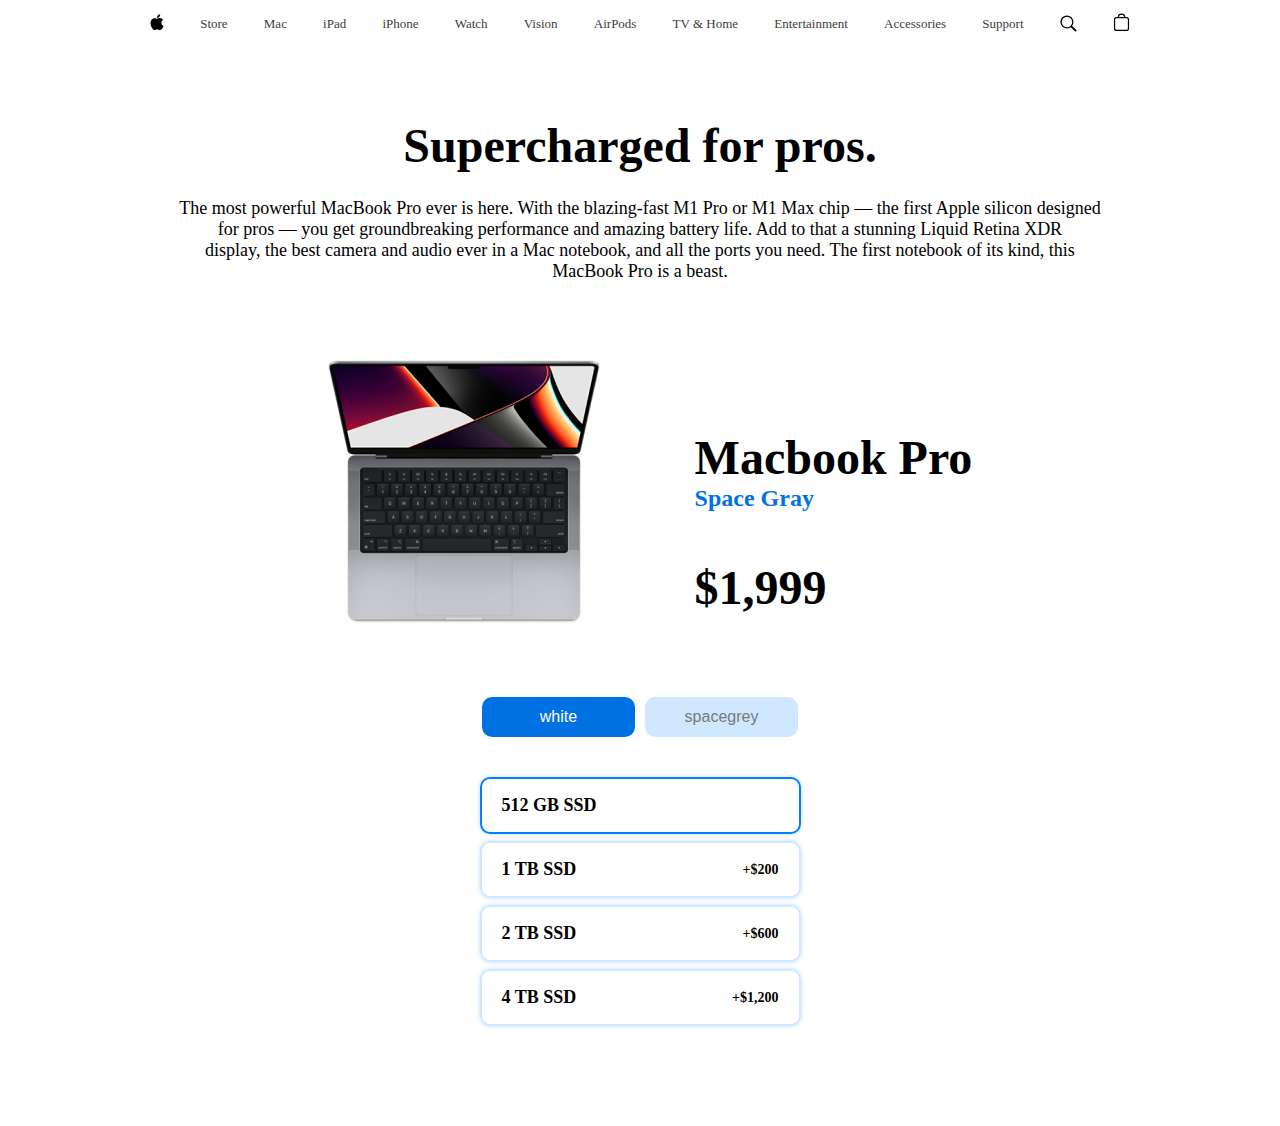
==== mac.html @ 1609c660 "updt - mac" ====
<!DOCTYPE html>
<html lang="en">
<head>
    <meta charset="UTF-8">
    <meta name="viewport" content="width=device-width, initial-scale=1.0">
    <title>Document</title>
    <link rel="stylesheet" href="./style.css">
</head>
<body>
    <header class="header">
    <nav>
            <a href="#"><img src="./img/apple-logo.svg" alt=""></a>
            <a href="#">Store</a>
            <a href="#">Mac</a>
            <a href="#">iPad</a>
            <a href="./index.html">iPhone</a>
            <a href="#">Watch</a>
            <a href="#">Vision</a>
            <a href="#">AirPods</a>
            <a href="#">TV & Home</a>
            <a href="#">Entertainment</a>
            <a href="#">Accessories</a>
            <a href="#">Support</a>
            <a href="#"><img src="./img/search-pic.svg" alt=""></a>
            <a href="#"><img src="./img/korzina.svg" alt=""></a>
        </nav>
    </header>
    <section class="MacBooks">
        <div class="wrapper">
            <h1 class="main-h1">Supercharged for pros.</h1>

            <p class="descript">The most powerful MacBook Pro ever is here. With the blazing-fast M1 Pro or M1 Max chip
                — the first Apple silicon designed <br> for pros — you get groundbreaking performance and amazing battery
                life. Add to that a stunning Liquid Retina XDR <br> display, the best camera and audio ever in a Mac
                notebook, and all the ports you need. The first notebook of its kind, this <br> MacBook Pro is a beast.</p>

            <div class="mac">
                <div class="mac-photo">
                </div>

                <div class="mac-item">
                    <h1>Macbook Pro</h1>
                    <h3 class="color-name">Space Gray</h3>
                    <h2 class="price">$1,999</h2>
                </div>
            </div>

            <div class="btns">
                <button id="white-mac">white</button>
                <button class="active-btn" id="grey-mac">spacegrey</button>
            </div>

            <div class="memory">
                <div class="memory-item active-mem">
                    <h1>512 GB SSD</h1>
                </div>
                <div class="memory-item">
                    <h1>1 TB SSD</h1>
                    <h3>+$200</h3>
                </div>
                <div class="memory-item">
                    <h1>2 TB SSD</h1>
                    <h3>+$600</h3>
                </div>
                <div class="memory-item">
                    <h1>4 TB SSD</h1>
                    <h3>+$1,200</h3>
                </div>
            </div>

        </div>
    </section>


      <script src="./mac.js"></script>
</body>
</html>
---- style.css ----
.unvisible {
  display: none;
}

* {
  padding: 0;
  margin: 0;
  box-sizing: border-box;
}

img {
  max-width: 100%;
}

.header {
  margin: 0 auto;
  width: 980px;
}
.header nav {
  display: flex;
  justify-content: space-between;
  align-items: center;
}
.header nav a {
  -webkit-text-decoration: 0;
          text-decoration: 0;
  font-family: SF Pro Display;
  color: rgb(60, 60, 61);
  font-weight: 400;
  font-size: 13px;
  display: flex;
  align-items: center;
}
.header .bottom-head {
  background-color: rgb(245, 245, 247);
  display: flex;
  align-items: center;
  justify-content: center;
  gap: 20px;
  margin-top: 10px;
  border-radius: 6px;
  height: 70px;
}
.header .bottom-head .head-item {
  display: flex;
  align-items: center;
  justify-content: center;
}
.header .bottom-head .head-item h3 {
  font-family: SF Pro Display;
  font-weight: 500;
  font-size: 15px;
}
.header .bottom-head .head-item img {
  transform: scale(0.5);
}
.header .bottom-head .head-item p {
  font-family: SF Pro Display;
  font-weight: lighter;
  font-size: 13px;
}
.header .bottom-head .head-item a {
  -webkit-text-decoration: 0;
          text-decoration: 0;
  font-family: SF Pro Display;
  color: rgb(74, 145, 217);
  font-weight: lighter;
}
.header .bottom-head .head-item a:hover {
  text-decoration: underline;
}
.header .bottom-head .head-item:nth-child(1) {
  display: block;
}

.container {
  width: 100%;
  padding: 0 100px;
}

main {
  margin-top: 50px;
}
main .new {
  display: flex;
  justify-content: space-between;
  padding-bottom: 70px;
}
main .new .new_itm:nth-child(1) h5 {
  font-family: SF Pro Display;
  color: rgb(205, 72, 0);
  font-weight: lighter;
  font-size: 20px;
}
main .new .new_itm:nth-child(1) h1 {
  font-family: SF Pro Display;
  font-size: 47px;
  padding-bottom: 20px;
  font-weight: 600;
}
main .new .new_itm:nth-child(1) p {
  font-family: SF Pro Display;
  font-weight: lighter;
  font-size: 15px;
}
main .new .new_itm:nth-child(2) button {
  cursor: pointer;
  border: 0;
  background-color: rgb(245, 245, 247);
  border-radius: 22px;
  padding-block: 13px;
  font-family: SF Pro Display;
  font-weight: lighter;
  font-size: 13px;
}
main .new .new_itm:nth-child(2) .up-btn {
  padding-inline: 20px;
  margin-bottom: 14px;
  margin-left: 30px;
}
main .new .new_itm:nth-child(2) .down-btn {
  padding-inline: 20px;
}

.iphones {
  display: flex;
}
.iphones .sidebar {
  margin-left: 70px;
  margin-top: 70px;
  width: 880px;
}
.iphones .sidebar h1 {
  font-family: SF Pro Display;
  font-size: 24px;
  padding-bottom: 35px;
}
.iphones .sidebar h1 span {
  color: rgb(134, 134, 139);
}
.iphones .sidebar .model-box {
  display: flex;
  flex-direction: column;
  gap: 10px;
  padding-bottom: 70px;
}
.iphones .sidebar .model-box .model {
  cursor: pointer;
  padding: 20px 15px;
  border: 1px solid rgb(143, 143, 148);
  border-radius: 10px;
  display: flex;
  justify-content: space-between;
  align-items: center;
}
.iphones .sidebar .model-box .model h2 {
  font-family: SF Pro Display;
  font-weight: 500;
  font-size: 19px;
}
.iphones .sidebar .model-box .model h5 {
  font-family: SF Pro Display;
  font-weight: lighter;
  color: rgb(143, 143, 148);
}
.iphones .sidebar .model-box .model p {
  font-family: SF Pro Display;
  font-weight: lighter;
  font-size: 12px;
  color: rgb(143, 143, 148);
}
.iphones .sidebar .model-box .model:nth-child(3) {
  background-color: rgb(245, 245, 247);
  border: 0;
  display: block;
  padding-block: 17px;
  margin-top: 12px;
}
.iphones .sidebar .model-box .model:nth-child(3) h3 {
  font-family: SF Pro Display;
  font-weight: 600;
  font-size: 16px;
}
.iphones .sidebar .model-box .model:nth-child(3) p {
  font-family: SF Pro Display;
  font-weight: lighter;
  font-size: 15px;
  color: black;
}
.iphones .sidebar .model-box .model:nth-child(1) {
  border: 2px solid rgb(0, 113, 227);
}
.iphones .sidebar .color {
  font-family: SF Pro Display;
  color: black;
  font-size: 20px;
  font-weight: 500;
  padding-bottom: 20px;
}
.iphones .sidebar .colours {
  display: flex;
  gap: 10px;
  padding-bottom: 175px;
}
.iphones .sidebar .colours .color-box {
  border: 1px solid rgba(143, 143, 148, 0);
  padding: 5px;
  border-radius: 50%;
  cursor: pointer;
}
.iphones .sidebar .colours .color-box:hover {
  border: 1px solid rgba(143, 143, 148, 0.6);
}
.iphones .sidebar .colours .color-item {
  width: 30px;
  height: 30px;
  border-radius: 50%;
}
.iphones .sidebar .colours #blue {
  background-color: rgb(9, 138, 202);
}
.iphones .sidebar .colours #pink {
  background-color: rgb(237, 105, 224);
}
.iphones .sidebar .colours #yellow {
  background-color: rgb(158, 182, 25);
}
.iphones .sidebar .colours #green {
  background-color: rgb(0, 223, 15);
}
.iphones .sidebar .colours #black {
  background-color: rgb(73, 74, 76);
}
.iphones .storage-box {
  display: flex;
  flex-direction: column;
  gap: 10px;
  padding-bottom: 70px;
}
.iphones .storage-box .storage {
  cursor: pointer;
  padding: 20px 15px;
  border: 1px solid rgb(143, 143, 148);
  border-radius: 10px;
  display: flex;
  justify-content: space-between;
  align-items: center;
}
.iphones .storage-box .storage h2 {
  font-family: SF Pro Display;
  font-weight: 500;
  font-size: 19px;
}
.iphones .storage-box .storage h5 {
  font-family: SF Pro Display;
  font-weight: lighter;
  color: rgb(143, 143, 148);
}
.iphones .storage-box .storage p {
  font-family: SF Pro Display;
  font-weight: lighter;
  font-size: 12px;
  color: rgb(143, 143, 148);
}
.iphones .storage-box .ad {
  cursor: pointer;
  background-color: rgb(245, 245, 247);
  border: 0;
  display: block;
  margin-top: 12px;
  border-radius: 15px;
  display: flex;
}
.iphones .storage-box .ad .azamat {
  width: 200px;
  -o-object-fit: cover;
     object-fit: cover;
  border-top-left-radius: 15px;
  border-bottom-left-radius: 15px;
  display: flex;
}
.iphones .storage-box .ad h3 {
  font-family: SF Pro Display;
  font-weight: 500;
  font-size: 14px;
  padding-top: 17px;
  padding-left: 15px;
}
.iphones .storage-box .ad p {
  font-family: SF Pro Display;
  font-weight: lighter;
  font-size: 14px;
  color: black;
  padding-left: 15px;
  padding-top: 5px;
}

.phones .phone-itm {
  border-radius: 20px;
  transform: scaleY(0.95);
  position: sticky;
  top: 130px;
}

.wrapper {
  width: 1200px;
  margin: 0 auto;
  font-family: SF Pro Display;
}
.wrapper .main-h1 {
  padding-top: 70px;
  text-align: center;
  padding-bottom: 25px;
  color: #000;
  text-align: center;
  font-size: 48px;
  font-style: normal;
  font-weight: 700;
}
.wrapper .descript {
  width: 1008px;
  margin: 0 auto;
  text-align: center;
  color: #000;
  text-align: center;
  font-size: 18px;
  font-style: normal;
  font-weight: 500;
  line-height: normal;
  padding-bottom: 65px;
}

.mac {
  display: flex;
  justify-content: center;
  align-items: center;
  gap: 75px;
}
.mac .mac-photo {
  width: 312px;
  height: 290px;
  background-image: url(../img/mac-gray.png);
  background-repeat: no-repeat;
  background-position: center;
  background-size: cover;
  margin-bottom: 60px;
  transition: 0.7s ease;
}
.mac .mac-item:last-child h1 {
  color: #000;
  text-align: center;
  font-size: 48px;
  font-style: normal;
  font-weight: 700;
  line-height: normal;
}
.mac .mac-item:last-child h3 {
  color: #0071E3;
  font-size: 24px;
  font-style: normal;
  font-weight: 700;
  line-height: normal;
  padding-bottom: 48px;
}
.mac .mac-item:last-child h2 {
  color: #000;
  font-size: 48px;
  font-style: normal;
  font-weight: 700;
  line-height: normal;
}

.btns {
  display: flex;
  gap: 10px;
  justify-content: center;
}
.btns button {
  cursor: pointer;
  width: 153px;
  height: 40px;
  border: 2px solid #0071E3;
  border-radius: 10px;
  background: #0071E3;
  color: #FFF;
  text-align: center;
  font-size: 16px;
  font-style: normal;
  font-weight: 500;
  line-height: normal;
  transition: 0.2s ease;
}
.btns .active-btn {
  border: 0;
  background: #CFE7FF;
  color: #797979;
  text-align: center;
  font-size: 16px;
  font-style: normal;
  font-weight: 500;
  line-height: normal;
}

.memory {
  margin-top: 40px;
  display: flex;
  gap: 7px;
  flex-direction: column;
  margin-bottom: 100px;
}

.memory-item {
  cursor: pointer;
  padding: 18px 20px;
  display: flex;
  align-items: center;
  justify-content: space-between;
  border-radius: 10px;
  width: 321px;
  height: 57px;
  border: 2px solid #CFE7FF;
  margin: 0 auto;
  box-shadow: 0 0 4px rgba(0, 128, 255, 0.2745098039);
  transition: 0.2 ease;
}
.memory-item h1 {
  color: #000;
  font-size: 18px;
  font-style: normal;
  font-weight: 600;
  line-height: normal;
}
.memory-item h3 {
  color: #000;
  font-size: 14px;
  font-style: normal;
  font-weight: 600;
  line-height: normal;
}

.active-mem {
  border: 2px solid #007FFF;
  box-shadow: 0 0 4px rgba(0, 128, 255, 0.2745098039);
}
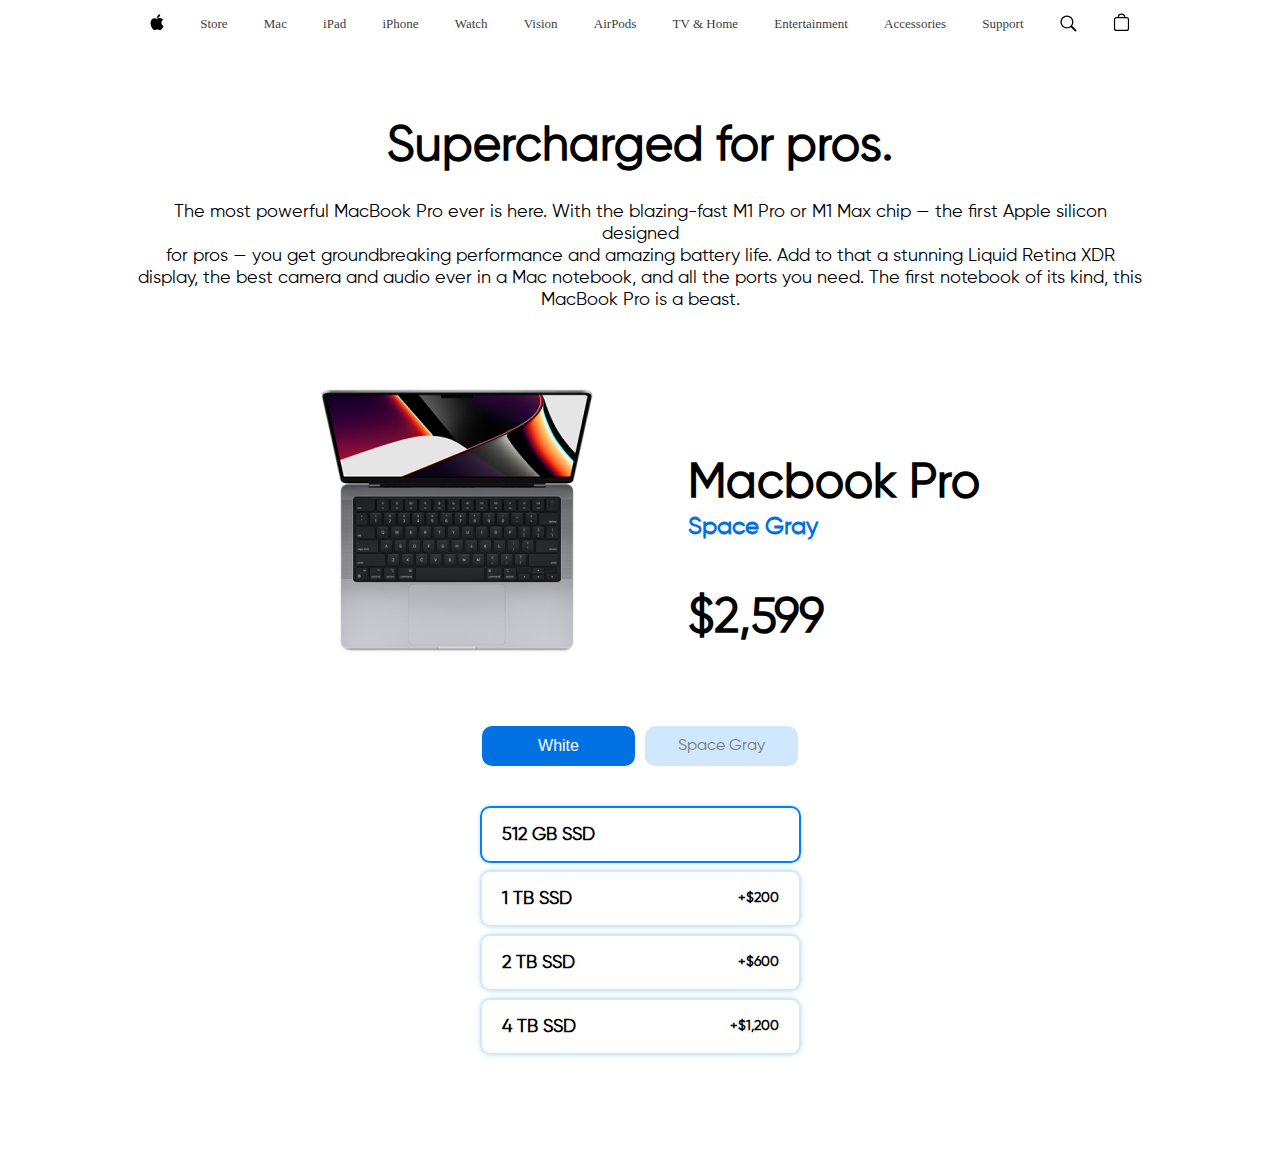
==== commit 24ad1ad1: "v1.2" ====
--- a/mac.html
+++ b/mac.html
@@ -41,13 +41,13 @@
                 <div class="mac-item">
                     <h1>Macbook Pro</h1>
                     <h3 class="color-name">Space Gray</h3>
-                    <h2 class="price">$1,999</h2>
+                    <h2 class="price">$2,599</h2>
                 </div>
             </div>
 
             <div class="btns">
-                <button id="white-mac">white</button>
-                <button class="active-btn" id="grey-mac">spacegrey</button>
+                <button id="white-mac">White</button>
+                <button class="active-btn" id="grey-mac">Space Gray</button>
             </div>
 
             <div class="memory">
--- a/style.css
+++ b/style.css
@@ -1,3 +1,7 @@
+@font-face {
+  font-family: "Gilroy";
+  src: local("Gilroy Regular"), local("Gilroy-Regular"), url(./font/Gilroy-Regular.ttf) format("truetype"), url(./font/Gilroy-Bold.ttf) format("truetype");
+}
 .unvisible {
   display: none;
 }
@@ -313,6 +317,7 @@
   padding-bottom: 25px;
   color: #000;
   text-align: center;
+  font-family: Gilroy;
   font-size: 48px;
   font-style: normal;
   font-weight: 700;
@@ -323,6 +328,7 @@
   text-align: center;
   color: #000;
   text-align: center;
+  font-family: Gilroy;
   font-size: 18px;
   font-style: normal;
   font-weight: 500;
@@ -339,7 +345,7 @@
 .mac .mac-photo {
   width: 312px;
   height: 290px;
-  background-image: url(../img/mac-gray.png);
+  background-image: url(./img/mac-gray.png);
   background-repeat: no-repeat;
   background-position: center;
   background-size: cover;
@@ -349,6 +355,7 @@
 .mac .mac-item:last-child h1 {
   color: #000;
   text-align: center;
+  font-family: Gilroy;
   font-size: 48px;
   font-style: normal;
   font-weight: 700;
@@ -356,6 +363,7 @@
 }
 .mac .mac-item:last-child h3 {
   color: #0071E3;
+  font-family: Gilroy;
   font-size: 24px;
   font-style: normal;
   font-weight: 700;
@@ -364,6 +372,7 @@
 }
 .mac .mac-item:last-child h2 {
   color: #000;
+  font-family: Gilroy;
   font-size: 48px;
   font-style: normal;
   font-weight: 700;
@@ -395,6 +404,7 @@
   background: #CFE7FF;
   color: #797979;
   text-align: center;
+  font-family: Gilroy;
   font-size: 16px;
   font-style: normal;
   font-weight: 500;
@@ -425,6 +435,7 @@
 }
 .memory-item h1 {
   color: #000;
+  font-family: Gilroy;
   font-size: 18px;
   font-style: normal;
   font-weight: 600;
@@ -432,6 +443,7 @@
 }
 .memory-item h3 {
   color: #000;
+  font-family: Gilroy;
   font-size: 14px;
   font-style: normal;
   font-weight: 600;
